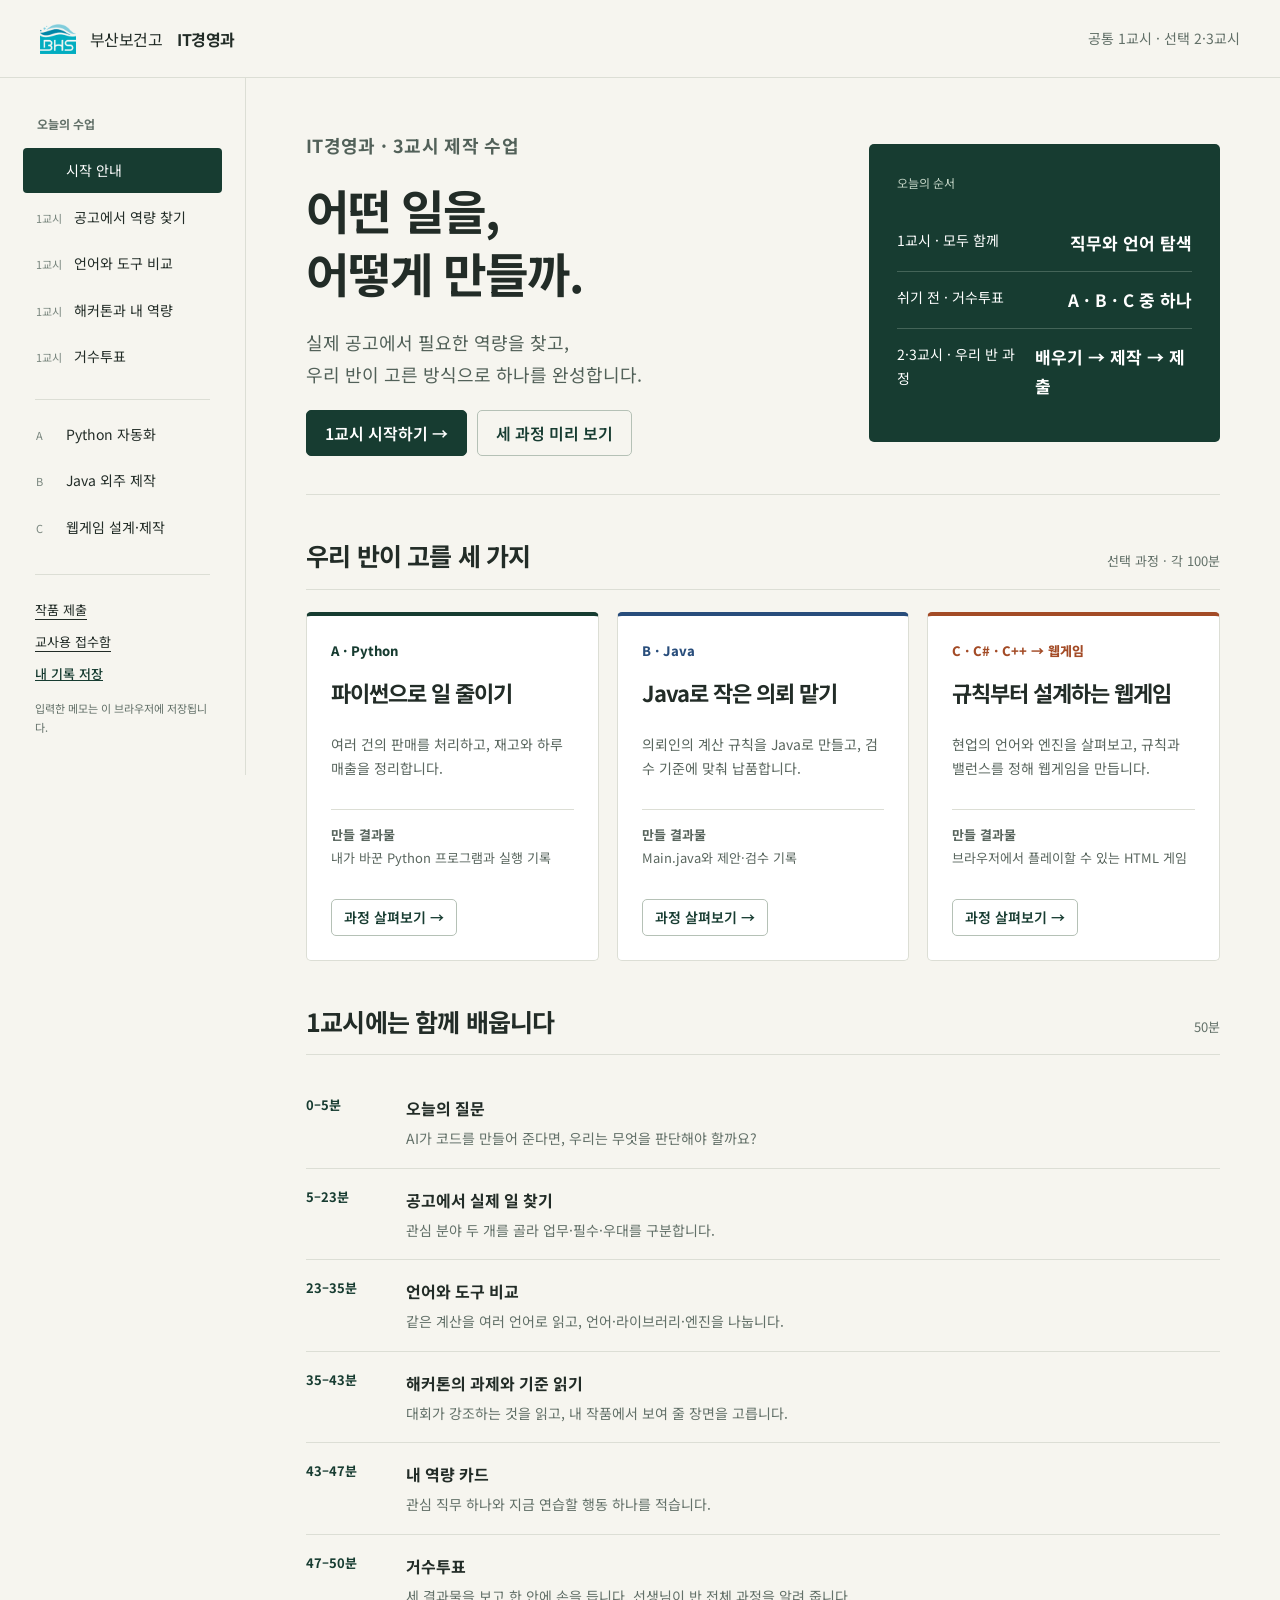
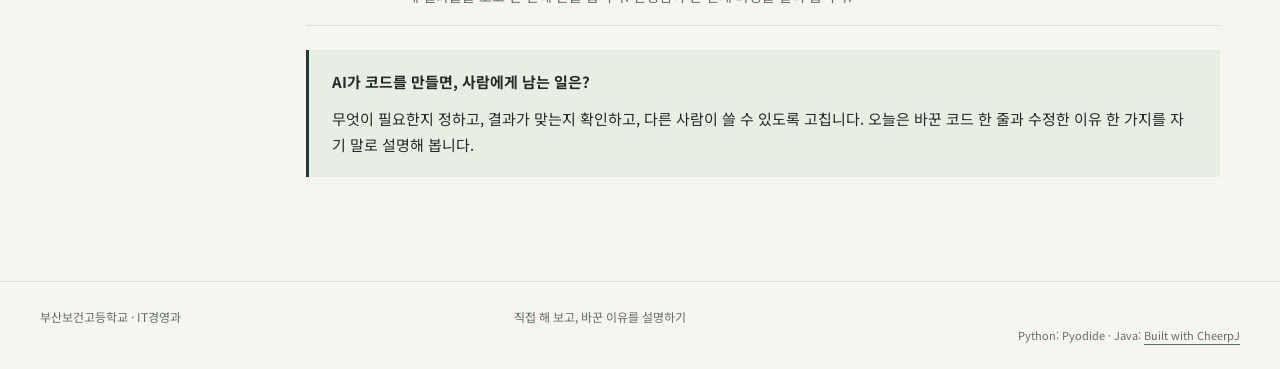
==== docs/index.html @ b8870c29 "Clarify falling-piece speed and spawn interval in balance lessons" ====
<!doctype html>
<html lang="ko"><head><meta charset="utf-8"><meta name="viewport" content="width=device-width,initial-scale=1"><meta name="theme-color" content="#173c31"><meta name="description" content="부산보건고 IT경영과. 실제 채용공고와 해커톤으로 알아보는 개발 역량, 거수투표로 고르는 Python·Java 외주·웹게임 제작 수업."><title>IT경영과 · 선택하는 제작 수업</title><link rel="icon" href="assets/brand/busanhc-emblem.gif"><link rel="stylesheet" href="it-course.css?v=af887461ed"><script src="it-curriculum.js?v=9a692d4f54" defer></script><script src="it-careers.js?v=4a8c72db42" defer></script><script src="it-examples.js?v=120325bfeb" defer></script><script data-python-worker="it-python-worker.js?v=eac5b90690" src="it-app.js?v=634b77c256" defer></script><script src="it-submission.js?v=c7f4e5fe1f" defer></script></head><body><noscript>이 교재는 JavaScript를 켠 브라우저에서 사용할 수 있습니다.</noscript><a class="skip" href="#main">본문으로 이동</a><header class="site-head"><a class="brand" href="#start"><img src="assets/brand/busanhc-emblem.gif" width="36" height="36" alt="부산보건고등학교 교표"><span>부산보건고 <strong>IT경영과</strong></span></a><span class="head-note">공통 1교시 · 선택 2·3교시</span><button class="menu-toggle" aria-expanded="false" aria-controls="course-nav">목차</button></header><div class="page-shell"><aside id="course-nav"><div class="nav-caption">오늘의 수업</div><nav aria-label="수업 목차"></nav><div class="nav-bottom"><a href="#submit">작품 제출</a><a href="#teacher">교사용 접수함</a><button id="save-record">내 기록 저장</button><p>입력한 메모는 이 브라우저에 저장됩니다.</p></div></aside><main id="main" tabindex="-1"></main></div><footer class="site-footer"><span>부산보건고등학교 · IT경영과</span><span>직접 해 보고, 바꾼 이유를 설명하기</span></footer><div id="toast" role="status" aria-live="polite"></div><dialog id="capture-dialog" aria-labelledby="capture-title" aria-describedby="capture-caption"><header class="capture-heading"><div><h2 id="capture-title">공식 원문 캡처</h2><p id="capture-caption"></p></div><button id="close-capture" autofocus>닫기</button></header><div class="capture-toolbar" aria-label="캡처 크기"><button class="secondary small" data-capture-zoom="fit" aria-pressed="true">폭에 맞춤</button><button class="secondary small" data-capture-zoom="actual" aria-pressed="false">원본 크기</button><button class="secondary small" data-capture-zoom="150" aria-pressed="false">150% 확대</button><a id="capture-source" class="note" target="_blank" rel="noopener">캡처의 공식 원문 ↗</a><p id="capture-zoom-status" role="status">폭에 맞춰 표시합니다.</p></div><div class="capture-viewport" tabindex="0" role="region" aria-label="원문 캡처, 가로와 세로로 스크롤할 수 있습니다"><img alt="공식 공고 원문 캡처"></div></dialog></body></html>
---- docs/it-course.css ----
@import url('https://fonts.googleapis.com/css2?family=Noto+Sans+KR:wght@400;500;600;700;800;900&display=swap');
:root{--paper:#f6f5ef;--ink:#222c27;--muted:#627068;--green:#173c31;--line:#dcded5;--wash:#e9eee5;--orange:#a34b26;--blue:#284d7b;--yellow:#f3d777;font-family:'Noto Sans KR','Malgun Gothic',sans-serif;color:var(--ink);background:var(--paper);font-synthesis:none;line-height:1.75;font-size:16px}*{box-sizing:border-box}body{margin:0}a{color:inherit;text-decoration-thickness:1px;text-underline-offset:4px}button,input,textarea,select{font:inherit}button,a,input,textarea,select{touch-action:manipulation}button{cursor:pointer}button:disabled{opacity:.55;cursor:wait}button:focus-visible,a:focus-visible,input:focus-visible,textarea:focus-visible,select:focus-visible,summary:focus-visible{outline:3px solid #c47718;outline-offset:4px}button,.button{border:1px solid var(--green);background:var(--green);color:white;padding:10px 18px;border-radius:5px;font-weight:600;text-decoration:none;display:inline-flex;align-items:center;justify-content:center;gap:6px;line-height:1.5}button:hover,.button:hover{filter:brightness(1.12)}.secondary{color:var(--green);background:transparent;border-color:#b5c1b6}.small{font-size:14px;padding:7px 12px}.skip{position:fixed;top:-100px;left:20px;z-index:20;padding:12px;background:white}.skip:focus{top:10px}.site-head{height:78px;background:var(--paper);border-bottom:1px solid var(--line);display:flex;align-items:center;justify-content:space-between;padding:0 40px;position:sticky;top:0;z-index:10}.brand{display:flex;align-items:center;gap:14px;text-decoration:none;font-size:16px;letter-spacing:-.6px}.brand strong{margin-left:12px}.head-note{color:var(--muted);font-size:14px}.menu-toggle{display:none}.page-shell{display:grid;grid-template-columns:246px minmax(0,1fr);max-width:1600px;margin:auto;min-height:calc(100vh - 160px)}aside{padding:35px 23px 20px;border-right:1px solid var(--line);align-self:start;position:sticky;top:78px;max-height:calc(100vh - 78px);overflow:auto}.nav-caption{font-size:12px;color:var(--muted);padding:0 14px 12px;font-weight:700}nav a{display:flex;gap:12px;padding:10px 13px;margin:2px 0;text-decoration:none;font-size:14px;border-radius:4px;align-items:baseline}nav a span{font-size:11px;color:#79867e;min-width:18px}nav a[aria-current]{background:var(--green);color:white}nav a[aria-current] span{color:#c1d4c4}nav .nav-divider{border-top:1px solid var(--line);margin:20px 12px 12px}.nav-bottom{border-top:1px solid var(--line);margin:25px 12px 0;padding-top:15px;font-size:13px}.nav-bottom a{display:block;margin:9px 0}.nav-bottom button{background:none;border:0;color:var(--green);padding:0;font-size:13px;text-decoration:underline;font-weight:500}.nav-bottom p{font-size:11px;color:var(--muted);line-height:1.7;margin-top:14px}main{padding:52px 60px 80px;min-width:0;max-width:1260px;width:100%}.eyebrow{font-size:13px;font-weight:700;color:var(--green);letter-spacing:.02em;margin:0 0 16px}.page-title{margin:0 0 36px;max-width:820px}.page-title h1{font-size:clamp(30px,3vw,43px);line-height:1.35;letter-spacing:-1.8px;margin:0 0 18px;word-break:keep-all}.lead{font-size:18px;color:#56645b;max-width:720px;word-break:keep-all;line-height:1.9}h2{font-size:25px;line-height:1.5;letter-spacing:-.8px;margin:0 0 16px;word-break:keep-all}h3{font-size:19px;line-height:1.6;letter-spacing:-.4px;margin:0 0 10px}h4{font-size:15px;margin:18px 0 6px}p{margin:10px 0 18px}ul,ol{padding-left:23px}li{margin:6px 0}.section{margin-top:42px}.section-head{display:flex;justify-content:space-between;align-items:baseline;gap:18px;border-bottom:1px solid var(--line);padding-bottom:14px;margin-bottom:22px}.section-head h2{margin:0}.section-head small{font-size:13px;color:var(--muted)}.hero{display:grid;grid-template-columns:1.5fr 1fr;gap:36px;align-items:center;padding:0 0 38px;border-bottom:1px solid var(--line)}.hero h1{font-size:clamp(36px,3.7vw,54px);margin:10px 0 22px;line-height:1.35;letter-spacing:-2px;word-break:keep-all}.hero p{font-size:18px;color:#526159;max-width:570px}.hero-board{background:var(--green);padding:28px;color:#fff;border-radius:5px;min-height:260px;display:flex;flex-direction:column;justify-content:center}.hero-board .board-label{color:#c4d5c7;font-size:12px;margin-bottom:22px}.hero-board .board-row{display:flex;justify-content:space-between;border-bottom:1px solid #446458;padding:13px 0;gap:14px;font-size:14px}.hero-board strong{font-size:17px}.hero-board .board-row:last-child{border:0}.actions{display:flex;gap:10px;align-items:center;flex-wrap:wrap;margin-top:20px}.three-grid{display:grid;grid-template-columns:repeat(3,minmax(0,1fr));gap:18px}.two-grid{display:grid;grid-template-columns:repeat(2,minmax(0,1fr));gap:20px}.panel,.track-card,.job-card{background:#fff;border:1px solid var(--line);border-radius:5px;padding:24px;min-width:0}.track-card{border-top:4px solid var(--green);display:flex;flex-direction:column}.track-card.blue{border-top-color:var(--blue)}.track-card.orange{border-top-color:var(--orange)}.track-card h3{font-size:22px;letter-spacing:-1px;margin:12px 0}.track-card p{font-size:14px;color:#59665e}.track-card .button{margin-top:auto;align-self:start}.track-letter{font-size:13px;font-weight:800;color:var(--green)}.blue .track-letter{color:var(--blue)}.orange .track-letter{color:var(--orange)}.track-card .outcome{border-top:1px solid var(--line);padding-top:14px;font-size:13px;min-height:72px}.timeline{list-style:none;padding:0;margin:0}.timeline li{display:grid;grid-template-columns:85px 1fr;gap:15px;padding:17px 0;border-bottom:1px solid var(--line);margin:0}.timeline time{font-size:13px;color:var(--green);font-weight:700}.timeline b{display:block;font-size:16px}.timeline p{font-size:14px;color:var(--muted);margin:4px 0 0}.callout{padding:19px 23px;border-left:3px solid var(--green);background:var(--wash);font-size:15px;margin:24px 0}.callout p:last-child{margin-bottom:0}.note,.source-note{font-size:13px;color:var(--muted);line-height:1.8}.source-note{border-top:1px solid var(--line);padding-top:13px;margin:18px 0 0}.tabs,.filters{display:flex;gap:8px;flex-wrap:wrap;margin:20px 0}.tabs button,.filters button{background:transparent;border:1px solid #bdc8bd;color:var(--green);padding:7px 13px;font-size:14px;border-radius:4px}.tabs button[aria-pressed=true],.filters button[aria-pressed=true]{background:var(--green);border-color:var(--green);color:white}.job-card .company{font-size:13px;font-weight:700;color:var(--green)}.job-card h3{font-size:18px;margin:8px 0 14px}.job-card .job-status{font-size:12px;color:var(--muted)}.job-card ul{font-size:14px;line-height:1.9;margin:8px 0}.job-card .requirements{display:grid;grid-template-columns:1fr 1fr;gap:16px;border-top:1px solid var(--line);margin-top:15px}.job-card .requirements h4{font-size:13px;color:var(--green)}.job-tools{font-size:13px;color:#445c4c;background:#f1f4ee;padding:8px 10px;line-height:1.8}.capture-link{display:block;padding:0;background:#f4f5ef;border:1px solid var(--line);width:100%;color:var(--ink);margin:18px 0 12px;overflow:hidden;border-radius:3px;position:relative}.capture-link img{width:100%;height:170px;object-fit:cover;object-position:top;display:block}.capture-link span{background:var(--paper);display:block;padding:8px 12px;font-size:12px}.job-card details{margin-top:14px}details{border:1px solid var(--line);border-radius:4px;background:#fff;margin:16px 0;padding:15px 19px}summary{cursor:pointer;font-size:14px;font-weight:600}details[open] summary{margin-bottom:16px}label{display:block;font-size:14px;font-weight:600;margin:18px 0 8px}label small{font-weight:400;color:var(--muted);display:block;margin:4px 0 8px}input,textarea,select{width:100%;padding:11px 13px;border:1px solid #bfc8bd;border-radius:4px;background:white;color:var(--ink)}textarea{min-height:105px;resize:vertical;line-height:1.8;font-size:14px}textarea.code-editor{min-height:340px;font-family:Consolas,'Courier New',monospace;tab-size:4;font-size:14px;line-height:1.7;background:#fcfdf9;white-space:pre;overflow:auto;resize:vertical}pre{background:#edf0e9;border:1px solid var(--line);padding:20px;overflow:auto;white-space:pre-wrap;overflow-wrap:anywhere;font:14px/1.8 Consolas,'Courier New',monospace;border-radius:4px}code{font-family:Consolas,'Courier New',monospace}.output{background:#182a22;color:#e4efdf;min-height:110px;border:0;white-space:pre-wrap;overflow-wrap:anywhere}.editor-split{display:grid;grid-template-columns:1fr 1fr;gap:20px}.editor-split>*{min-width:0}.preview{width:100%;height:470px;border:1px solid var(--line);border-radius:4px;background:#fff}.editor-status{font-size:13px;color:var(--muted);margin:8px 0;min-height:24px}.compact-table{border-collapse:collapse;width:100%;font-size:14px;background:white}.table-scroll{overflow:auto}.compact-table th,.compact-table td{padding:13px 15px;text-align:left;border-bottom:1px solid var(--line);vertical-align:top}.compact-table th{font-size:13px;background:var(--wash);font-weight:600}.compact-table code{white-space:nowrap}.feature-checks th:first-child,.feature-checks td:first-child{white-space:nowrap}.flow{display:grid;grid-template-columns:repeat(4,minmax(0,1fr));gap:12px;margin:24px 0}.flow div{padding:16px;background:#fff;border:1px solid var(--line);font-size:14px}.flow b{display:block;color:var(--green);margin-bottom:8px}.balance-field{display:grid;grid-template-columns:130px 1fr 60px;align-items:center;gap:10px}.balance-field input{padding:0;accent-color:var(--green)}.balance-stage{width:100%;height:300px;background:#e8ecdf;border:1px solid #cad3c4;display:block;touch-action:none}.result-strip{display:flex;gap:25px;padding:12px 0;font-size:14px}.result-strip b{font-size:18px;color:var(--green)}.test-row{display:grid;grid-template-columns:1fr 1fr;gap:20px;border-bottom:1px solid var(--line);padding:15px 0}.test-row p{font-size:14px}.test-row label{margin:0}.status-box{padding:18px 22px;border:1px solid #b2c6b2;background:#eef4e8;margin:20px 0;overflow-wrap:anywhere}.status-box.error{border-color:#d5a894;background:#fff0e8;color:#873b20}.submission-state{min-height:24px;font-size:14px}.receipt{border-left:4px solid var(--green);background:var(--wash);padding:20px;margin:22px 0;overflow-wrap:anywhere}.room-list{display:flex;flex-wrap:wrap;gap:8px;margin:20px 0}.teacher-items{display:grid;gap:14px}.teacher-items article{border:1px solid var(--line);background:white;padding:18px}.teacher-items h3{font-size:18px}.teacher-items .meta{font-size:12px;color:var(--muted)}.checkline{display:flex;gap:10px;align-items:start;font-size:13px;font-weight:400}.checkline input{width:18px;height:18px;margin-top:4px;flex:none}.site-footer{border-top:1px solid var(--line);padding:24px 40px;display:flex;justify-content:space-between;font-size:12px;color:var(--muted)}#toast{position:fixed;bottom:25px;left:50%;transform:translateX(-50%);background:var(--green);color:white;border-radius:5px;padding:12px 20px;font-size:14px;z-index:40;max-width:90%;display:none}#toast.show{display:block}#capture-dialog{border:0;border-radius:6px;max-width:95vw;width:1050px;max-height:92vh;max-height:92dvh;padding:0;color:var(--ink)}#capture-dialog[open]{display:flex;flex-direction:column}#capture-dialog::backdrop{background:#14251dbb}.capture-heading{display:flex;align-items:flex-start;justify-content:space-between;gap:20px;padding:18px 22px 12px;flex:none}.capture-heading h2{font-size:20px;margin:0 0 5px}.capture-heading p{font-size:12px;margin:0;color:var(--muted)}.capture-heading button{flex:none}.capture-toolbar{display:flex;align-items:center;gap:8px;flex-wrap:wrap;border-bottom:1px solid var(--line);padding:0 22px 12px;flex:none}.capture-toolbar button[aria-pressed=true]{background:var(--green);color:white;border-color:var(--green)}.capture-toolbar a{margin-left:auto}.capture-toolbar p{flex-basis:100%;margin:0;font-size:12px;color:var(--muted)}.capture-viewport{overflow:auto;min-height:0;flex:1 1 auto;overscroll-behavior:contain;background:#edf0e9;padding:12px}.capture-viewport img{display:block;width:100%;max-width:none;height:auto;margin:0;background:white}.capture-viewport:focus-visible{outline:3px solid #c47718;outline-offset:-3px}@media(max-width:560px){.capture-heading{padding:14px 14px 10px;gap:10px}.capture-heading h2{font-size:18px}.capture-toolbar{padding:0 14px 10px}.capture-toolbar a{margin-left:0;flex-basis:100%}.capture-viewport{padding:8px}} .next-row{display:flex;justify-content:space-between;align-items:center;border-top:1px solid var(--line);margin-top:45px;padding-top:24px;gap:15px}.next-row p{font-size:14px;color:var(--muted);margin:0}.language-detail{background:white;border:1px solid var(--line);padding:28px}.language-detail h2{font-size:29px}.language-detail .code-compare{max-width:600px}.timer{font-variant-numeric:tabular-nums;display:flex;gap:14px;align-items:center}.timer output{font-size:30px;font-weight:800;color:var(--green)}.engine-grid{display:grid;grid-template-columns:1fr 1fr;gap:20px}.example-label{font-size:12px;font-weight:700;color:var(--green)}.empty{padding:30px;border:1px dashed #bdc8bd;color:var(--muted);text-align:center}.sticky-actions{display:flex;gap:8px;flex-wrap:wrap}.sr-only{position:absolute;width:1px;height:1px;clip:rect(0,0,0,0);overflow:hidden}.danger-text{color:#8e3a20}.rubric span{display:inline-block;margin:4px 12px 4px 0;font-size:14px} .mini-artifact{display:flex;gap:12px;align-items:center;background:#edf1e8;padding:14px;font-size:13px;margin:15px 0}.mini-artifact b{font-family:Consolas,monospace;color:var(--green);font-size:17px}
main:focus{outline:none}.runtime-credit{font-size:11px;color:var(--muted);margin-top:20px}nav a{word-break:keep-all}
@media(min-width:1500px){main{padding-left:70px;padding-right:70px}}
@media(max-width:1150px){.page-shell{grid-template-columns:215px minmax(0,1fr)}main{padding:38px 32px 65px}.three-grid{gap:12px}.track-card{padding:18px}.track-card h3{font-size:19px}.hero{grid-template-columns:1.2fr 1fr;gap:24px}.hero-board{padding:20px}}
@media(max-width:850px){.site-head{padding:0 22px;height:68px}.page-shell{display:block}aside{display:none;position:fixed;top:68px;left:0;bottom:0;width:275px;z-index:15;background:var(--paper);box-shadow:10px 0 35px #15271d22;max-height:calc(100vh - 68px)}aside.open{display:block}.menu-toggle{display:block;font-size:13px;padding:7px 12px}.head-note{display:none}main{padding:35px 25px 65px}.hero{grid-template-columns:1.3fr 1fr}.three-grid{grid-template-columns:1fr}.track-card .outcome{min-height:0}.track-card{display:grid;grid-template-columns:1fr auto;gap:0 15px}.track-card>*{grid-column:1}.track-card .button{grid-column:2;grid-row:2 / span 3;align-self:center}.track-card h3{margin:8px 0}.track-card p{margin:4px 0 12px}.two-grid{gap:14px}.job-card{padding:18px}.editor-split{grid-template-columns:1fr}.engine-grid{grid-template-columns:1fr 1fr}.site-footer{padding:22px 25px}.flow{gap:7px}.flow div{padding:11px}.hero h1{font-size:38px}}
@media(max-width:560px){.brand{font-size:14px;gap:8px}.brand img{width:30px;height:30px}.brand strong{margin-left:7px}.site-head{padding:0 17px}main{padding:28px 18px 55px}.hero{grid-template-columns:1fr;gap:18px}.hero h1{font-size:37px;letter-spacing:-1.5px;margin-top:8px}.hero p{font-size:16px}.hero-board{min-height:0;padding:18px 22px}.hero-board .board-label{margin-bottom:8px}.hero-board .board-row{padding:9px 0}.two-grid,.engine-grid{grid-template-columns:1fr}.page-title h1{font-size:30px}.lead{font-size:16px}.track-card{display:flex}.track-card .button{align-self:start;margin-top:12px}.timeline li{grid-template-columns:65px 1fr;gap:8px}.timeline time{font-size:12px}.timeline b{font-size:15px}.panel,.language-detail{padding:20px}.job-card .requirements{gap:12px}.flow{grid-template-columns:1fr 1fr}.flow div{padding:14px}.test-row{grid-template-columns:1fr;gap:8px}.next-row{align-items:start;flex-direction:column}.site-footer{flex-direction:column;gap:7px;padding:20px 18px}.balance-field{grid-template-columns:105px 1fr 44px;font-size:13px}.timer{flex-wrap:wrap}.compact-table td,.compact-table th{padding:10px;font-size:13px}button,.button{min-height:42px}.source-note{font-size:12px}.page-title{margin-bottom:28px}.section{margin-top:32px}.section-head h2{font-size:22px}.section-head{align-items:start}.capture-link img{height:145px}}
@media(prefers-reduced-motion:reduce){*{scroll-behavior:auto!important}}
@media(max-width:560px){.hero-board .board-row:last-child{flex-direction:column;align-items:flex-start;gap:4px}.hero-board strong{word-break:keep-all}.hero-board .board-row span{white-space:nowrap}.section-head{flex-wrap:wrap;gap:5px}.section-head small{white-space:nowrap}.job-card .requirements{grid-template-columns:1fr;gap:0}}

#work-form.submission-closed button[type=submit]{cursor:not-allowed}#closed-room-notice p{margin-top:0}

#career-notes,.job-card{scroll-margin-top:96px}.job-card:focus{outline:2px solid var(--green);outline-offset:4px}.career-note{padding:20px;border:1px solid var(--line);background:white;min-width:0}.career-note-reference{margin-top:0}.career-note-reference b{color:var(--ink);font-weight:600}

.balance-history{min-width:680px}.balance-history caption{text-align:left;color:var(--muted);font-size:13px;padding:0 0 10px}.balance-history tbody th{background:white;white-space:nowrap}.balance-history td:nth-child(2){white-space:nowrap}.balance-history td:nth-child(3){min-width:180px;max-width:360px}

.editor-status.previous-result{color:#873b20;background:#fff0e8;border-left:3px solid #c47718;padding:10px 13px}

#work-submit:disabled{opacity:.7;cursor:not-allowed}#selected-file{overflow-wrap:anywhere}#selected-file.danger-text{border-left:3px solid #c47718;background:#fff0e8;color:#873b20;padding:10px 13px}

.career-grid{align-items:start}

.table-scroll[tabindex]:focus-visible{outline:3px solid #c47718;outline-offset:4px}

#game-import-status{overflow-wrap:anywhere}

.table-scroll-hint{margin:10px 0 8px;font-size:12px}.compact-table th{word-break:keep-all}
.feature-checks{min-width:700px}.feature-checks td:last-child{min-width:240px}
.table-scroll-hint:not([hidden])+.table-scroll.section{margin-top:8px}
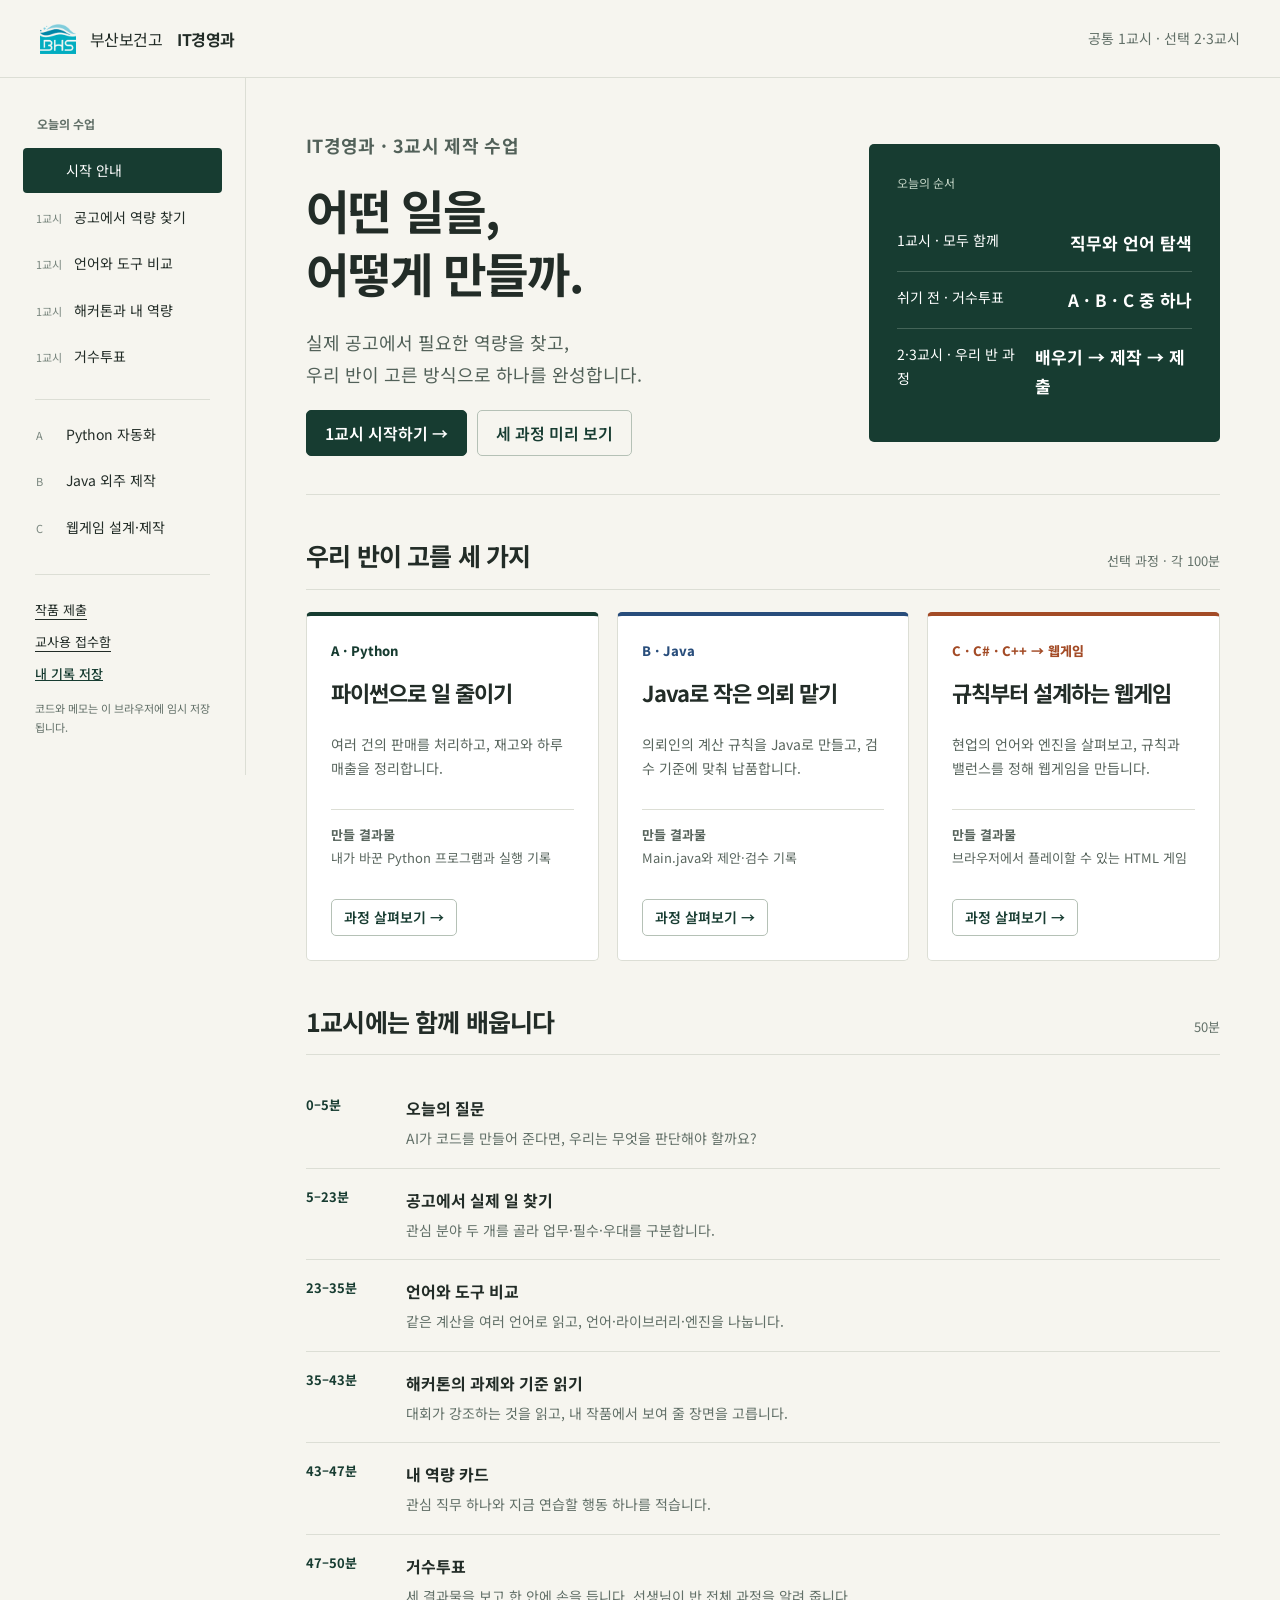
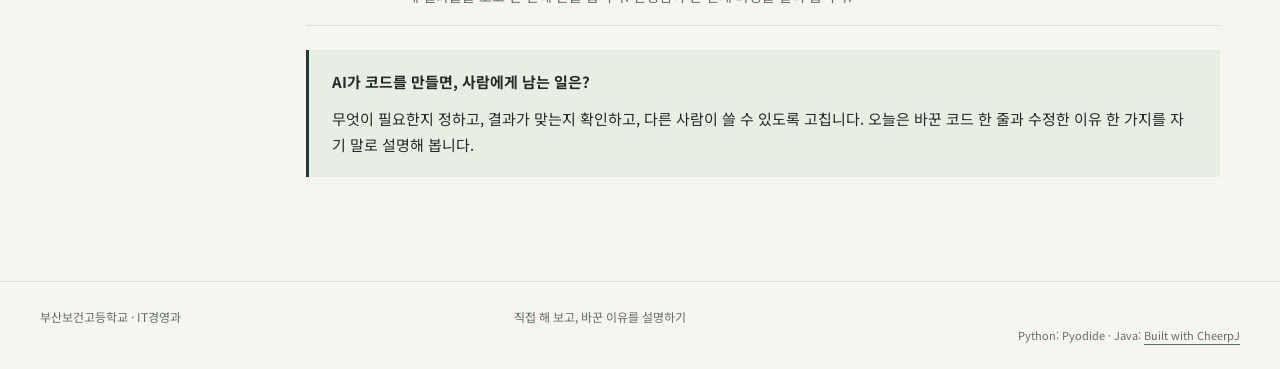
==== commit cc0f561b: "Clarify browser drafts, code downloads, and classroom submission" ====
--- a/docs/index.html
+++ b/docs/index.html
@@ -1,2 +1,2 @@
 <!doctype html>
-<html lang="ko"><head><meta charset="utf-8"><meta name="viewport" content="width=device-width,initial-scale=1"><meta name="theme-color" content="#173c31"><meta name="description" content="부산보건고 IT경영과. 실제 채용공고와 해커톤으로 알아보는 개발 역량, 거수투표로 고르는 Python·Java 외주·웹게임 제작 수업."><title>IT경영과 · 선택하는 제작 수업</title><link rel="icon" href="assets/brand/busanhc-emblem.gif"><link rel="stylesheet" href="it-course.css?v=af887461ed"><script src="it-curriculum.js?v=9a692d4f54" defer></script><script src="it-careers.js?v=4a8c72db42" defer></script><script src="it-examples.js?v=120325bfeb" defer></script><script data-python-worker="it-python-worker.js?v=eac5b90690" src="it-app.js?v=634b77c256" defer></script><script src="it-submission.js?v=c7f4e5fe1f" defer></script></head><body><noscript>이 교재는 JavaScript를 켠 브라우저에서 사용할 수 있습니다.</noscript><a class="skip" href="#main">본문으로 이동</a><header class="site-head"><a class="brand" href="#start"><img src="assets/brand/busanhc-emblem.gif" width="36" height="36" alt="부산보건고등학교 교표"><span>부산보건고 <strong>IT경영과</strong></span></a><span class="head-note">공통 1교시 · 선택 2·3교시</span><button class="menu-toggle" aria-expanded="false" aria-controls="course-nav">목차</button></header><div class="page-shell"><aside id="course-nav"><div class="nav-caption">오늘의 수업</div><nav aria-label="수업 목차"></nav><div class="nav-bottom"><a href="#submit">작품 제출</a><a href="#teacher">교사용 접수함</a><button id="save-record">내 기록 저장</button><p>입력한 메모는 이 브라우저에 저장됩니다.</p></div></aside><main id="main" tabindex="-1"></main></div><footer class="site-footer"><span>부산보건고등학교 · IT경영과</span><span>직접 해 보고, 바꾼 이유를 설명하기</span></footer><div id="toast" role="status" aria-live="polite"></div><dialog id="capture-dialog" aria-labelledby="capture-title" aria-describedby="capture-caption"><header class="capture-heading"><div><h2 id="capture-title">공식 원문 캡처</h2><p id="capture-caption"></p></div><button id="close-capture" autofocus>닫기</button></header><div class="capture-toolbar" aria-label="캡처 크기"><button class="secondary small" data-capture-zoom="fit" aria-pressed="true">폭에 맞춤</button><button class="secondary small" data-capture-zoom="actual" aria-pressed="false">원본 크기</button><button class="secondary small" data-capture-zoom="150" aria-pressed="false">150% 확대</button><a id="capture-source" class="note" target="_blank" rel="noopener">캡처의 공식 원문 ↗</a><p id="capture-zoom-status" role="status">폭에 맞춰 표시합니다.</p></div><div class="capture-viewport" tabindex="0" role="region" aria-label="원문 캡처, 가로와 세로로 스크롤할 수 있습니다"><img alt="공식 공고 원문 캡처"></div></dialog></body></html>
+<html lang="ko"><head><meta charset="utf-8"><meta name="viewport" content="width=device-width,initial-scale=1"><meta name="theme-color" content="#173c31"><meta name="description" content="부산보건고 IT경영과. 실제 채용공고와 해커톤으로 알아보는 개발 역량, 거수투표로 고르는 Python·Java 외주·웹게임 제작 수업."><title>IT경영과 · 선택하는 제작 수업</title><link rel="icon" href="assets/brand/busanhc-emblem.gif"><link rel="stylesheet" href="it-course.css?v=e9e4b03e00"><script src="it-curriculum.js?v=9a692d4f54" defer></script><script src="it-careers.js?v=4a8c72db42" defer></script><script src="it-examples.js?v=120325bfeb" defer></script><script data-python-worker="it-python-worker.js?v=eac5b90690" src="it-app.js?v=6a4e366b1b" defer></script><script src="it-submission.js?v=c7f4e5fe1f" defer></script></head><body><noscript>이 교재는 JavaScript를 켠 브라우저에서 사용할 수 있습니다.</noscript><a class="skip" href="#main">본문으로 이동</a><header class="site-head"><a class="brand" href="#start"><img src="assets/brand/busanhc-emblem.gif" width="36" height="36" alt="부산보건고등학교 교표"><span>부산보건고 <strong>IT경영과</strong></span></a><span class="head-note">공통 1교시 · 선택 2·3교시</span><button class="menu-toggle" aria-expanded="false" aria-controls="course-nav">목차</button></header><div class="page-shell"><aside id="course-nav"><div class="nav-caption">오늘의 수업</div><nav aria-label="수업 목차"></nav><div class="nav-bottom"><a href="#submit">작품 제출</a><a href="#teacher">교사용 접수함</a><button id="save-record">내 기록 저장</button><p>코드와 메모는 이 브라우저에 임시 저장됩니다.</p></div></aside><main id="main" tabindex="-1"></main></div><footer class="site-footer"><span>부산보건고등학교 · IT경영과</span><span>직접 해 보고, 바꾼 이유를 설명하기</span></footer><div id="toast" role="status" aria-live="polite"></div><dialog id="capture-dialog" aria-labelledby="capture-title" aria-describedby="capture-caption"><header class="capture-heading"><div><h2 id="capture-title">공식 원문 캡처</h2><p id="capture-caption"></p></div><button id="close-capture" autofocus>닫기</button></header><div class="capture-toolbar" aria-label="캡처 크기"><button class="secondary small" data-capture-zoom="fit" aria-pressed="true">폭에 맞춤</button><button class="secondary small" data-capture-zoom="actual" aria-pressed="false">원본 크기</button><button class="secondary small" data-capture-zoom="150" aria-pressed="false">150% 확대</button><a id="capture-source" class="note" target="_blank" rel="noopener">캡처의 공식 원문 ↗</a><p id="capture-zoom-status" role="status">폭에 맞춰 표시합니다.</p></div><div class="capture-viewport" tabindex="0" role="region" aria-label="원문 캡처, 가로와 세로로 스크롤할 수 있습니다"><img alt="공식 공고 원문 캡처"></div></dialog></body></html>
--- a/docs/it-course.css
+++ b/docs/it-course.css
@@ -27,3 +27,7 @@
 .table-scroll-hint{margin:10px 0 8px;font-size:12px}.compact-table th{word-break:keep-all}
 .feature-checks{min-width:700px}.feature-checks td:last-child{min-width:240px}
 .table-scroll-hint:not([hidden])+.table-scroll.section{margin-top:8px}
+.balance-controls{align-self:start}#balance-preview{height:550px}
+
+.career-concepts{margin:20px 0}.career-concepts>div{display:grid;grid-template-columns:140px minmax(0,1fr);gap:18px;padding:18px 0;border-top:1px solid var(--line)}.career-concepts dt{font-size:15px;font-weight:700;color:var(--green)}.career-concepts dd{margin:0;min-width:0;font-size:14px}.career-concepts dd p{margin:8px 0 0}.career-concepts dd>b{font-weight:600}
+@media(max-width:560px){.career-concepts>div{grid-template-columns:1fr;gap:8px}}
